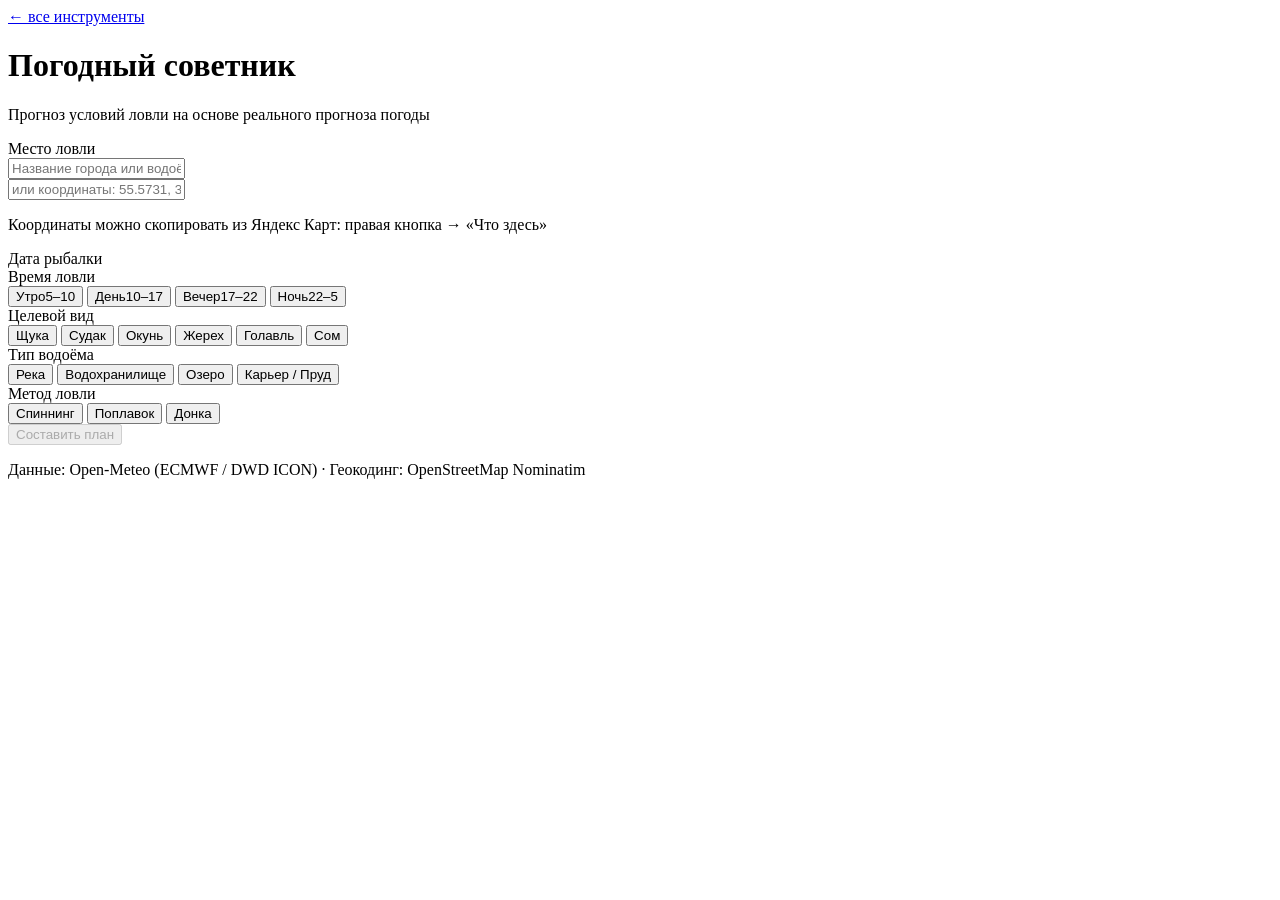
==== weather-advisor/index.html @ b75ef897 "Add weather-advisor: index.html" ====
<!DOCTYPE html>
<html lang="ru">
<head>
<!-- Yandex.Metrika counter -->
<script type="text/javascript">
   (function(m,e,t,r,i,k,a){m[i]=m[i]||function(){(m[i].a=m[i].a||[]).push(arguments)};m[i].l=1*new Date();for(var j=0;j<document.scripts.length;j++){if(document.scripts[j].src===r){return;}}k=e.createElement(t),a=e.getElementsByTagName(t)[0],k.async=1,k.src=r,a.parentNode.insertBefore(k,a)})(window,document,'script','https://mc.yandex.ru/metrika/tag.js?id=109350380','ym');
   ym(109350380,'init',{ssr:true,webvisor:true,clickmap:true,ecommerce:"dataLayer",referrer:document.referrer,url:location.href,accurateTrackBounce:true,trackLinks:true});
</script>
<noscript><div><img src="https://mc.yandex.ru/watch/109350380" style="position:absolute;left:-9999px;" alt=""/></div></noscript>
<!-- /Yandex.Metrika counter -->
<meta charset="UTF-8">
<meta name="viewport" content="width=device-width, initial-scale=1.0, maximum-scale=5.0">
<title>Погодный советник рыболова</title>
<link href="https://fonts.googleapis.com/css2?family=Bebas+Neue&family=IBM+Plex+Mono:wght@400;500&family=IBM+Plex+Sans:wght@300;400;500;600&display=swap" rel="stylesheet">
<link rel="stylesheet" href="styles.css">
</head>
<body>

<header class="page-header">
  <div class="header-inner">
    <a href="../" class="back-link">← все инструменты</a>
    <h1>Погодный советник</h1>
    <p class="subtitle">Прогноз условий ловли на основе реального прогноза погоды</p>
  </div>
</header>

<main class="content">
  <div class="layout">

    <!-- ========== ФОРМА ========== -->
    <section class="form-section">

      <!-- Локация -->
      <div class="form-group">
        <label class="group-label">Место ловли</label>
        <div class="location-inputs">
          <div class="city-search-wrap">
            <input type="text" id="city-input" class="text-input" placeholder="Название города или водоёма" autocomplete="off">
            <div id="city-dropdown" class="city-dropdown" hidden></div>
          </div>
          <div class="coords-wrap">
            <input type="text" id="coords-input" class="text-input" placeholder="или координаты: 55.5731, 37.9082">
            <div id="coords-error" class="field-error" hidden></div>
          </div>
        </div>
        <p class="hint">Координаты можно скопировать из Яндекс Карт: правая кнопка → «Что здесь»</p>
      </div>

      <!-- Дата -->
      <div class="form-group">
        <label class="group-label">Дата рыбалки</label>
        <div class="chip-group" id="date-chips" role="group" aria-label="Дата рыбалки"></div>
        <div id="accuracy-warning" class="accuracy-warning" hidden>
          ⚠ Прогноз на 3+ дня носит ориентировочный характер. Современные модели теряют точность после 2–3 суток. Рекомендуем повторить запрос накануне или в день рыбалки.
        </div>
      </div>

      <!-- Время суток -->
      <div class="form-group">
        <label class="group-label">Время ловли</label>
        <div class="chip-group" role="group" aria-label="Время ловли">
          <button class="chip" data-group="time" data-value="morning">Утро<span class="chip-sub">5–10</span></button>
          <button class="chip" data-group="time" data-value="day">День<span class="chip-sub">10–17</span></button>
          <button class="chip" data-group="time" data-value="evening">Вечер<span class="chip-sub">17–22</span></button>
          <button class="chip" data-group="time" data-value="night">Ночь<span class="chip-sub">22–5</span></button>
        </div>
      </div>

      <!-- Вид рыбы -->
      <div class="form-group">
        <label class="group-label">Целевой вид</label>
        <div class="chip-group" role="group" aria-label="Вид рыбы">
          <button class="chip" data-group="species" data-value="pike">Щука</button>
          <button class="chip" data-group="species" data-value="zander">Судак</button>
          <button class="chip" data-group="species" data-value="perch">Окунь</button>
          <button class="chip" data-group="species" data-value="asp">Жерех</button>
          <button class="chip" data-group="species" data-value="chub">Голавль</button>
          <button class="chip" data-group="species" data-value="catfish">Сом</button>
        </div>
      </div>

      <!-- Тип водоёма -->
      <div class="form-group">
        <label class="group-label">Тип водоёма</label>
        <div class="chip-group" role="group" aria-label="Тип водоёма">
          <button class="chip" data-group="watertype" data-value="river">Река</button>
          <button class="chip" data-group="watertype" data-value="reservoir">Водохранилище</button>
          <button class="chip" data-group="watertype" data-value="lake">Озеро</button>
          <button class="chip" data-group="watertype" data-value="pond">Карьер / Пруд</button>
        </div>
      </div>

      <!-- Метод ловли -->
      <div class="form-group">
        <label class="group-label">Метод ловли</label>
        <div class="chip-group" role="group" aria-label="Метод ловли">
          <button class="chip" data-group="method" data-value="spinning">Спиннинг</button>
          <button class="chip" data-group="method" data-value="float">Поплавок</button>
          <button class="chip" data-group="method" data-value="bottom">Донка</button>
        </div>
      </div>

      <button id="submit-btn" class="submit-btn" disabled>
        <span id="submit-label">Составить план</span>
        <span id="submit-loader" class="loader" hidden></span>
      </button>

      <div id="api-error" class="api-error" hidden></div>

    </section>

    <!-- ========== РЕЗУЛЬТАТ ========== -->
    <section id="result-section" class="result-section" hidden>

      <!-- Блок 1: Погодная сводка -->
      <div class="result-block">
        <div class="block-label">Погодная сводка</div>
        <div id="weather-grid" class="weather-grid"></div>
      </div>

      <!-- Блок 2: Что это значит -->
      <div class="result-block">
        <div class="block-label">Что это значит для рыбалки</div>
        <ul id="insights-list" class="insights-list"></ul>
      </div>

      <!-- Блок 3: Рекомендация -->
      <div class="result-block result-block--main">
        <div id="rating-badge" class="rating-badge"></div>
        <div class="block-label" style="margin-top:20px;">Рекомендация</div>
        <div id="spawn-warning" class="spawn-warning" hidden></div>
        <div id="rec-details" class="rec-details"></div>
        <div id="water-location" class="water-location"></div>
      </div>

      <p class="result-disclaimer">Рекомендации основаны на подтверждённых закономерностях [наука] и [практика]. Фольклорные предположения исключены. Прогноз не гарантирует улов.</p>

    </section>

  </div>
</main>

<footer class="page-footer">
  <p>Данные: Open-Meteo (ECMWF / DWD ICON) · Геокодинг: OpenStreetMap Nominatim</p>
</footer>

<script src="data/recommendations-data.js"></script>
<script src="logic/recommendations.js"></script>
<script src="app.js"></script>
</body>
</html>
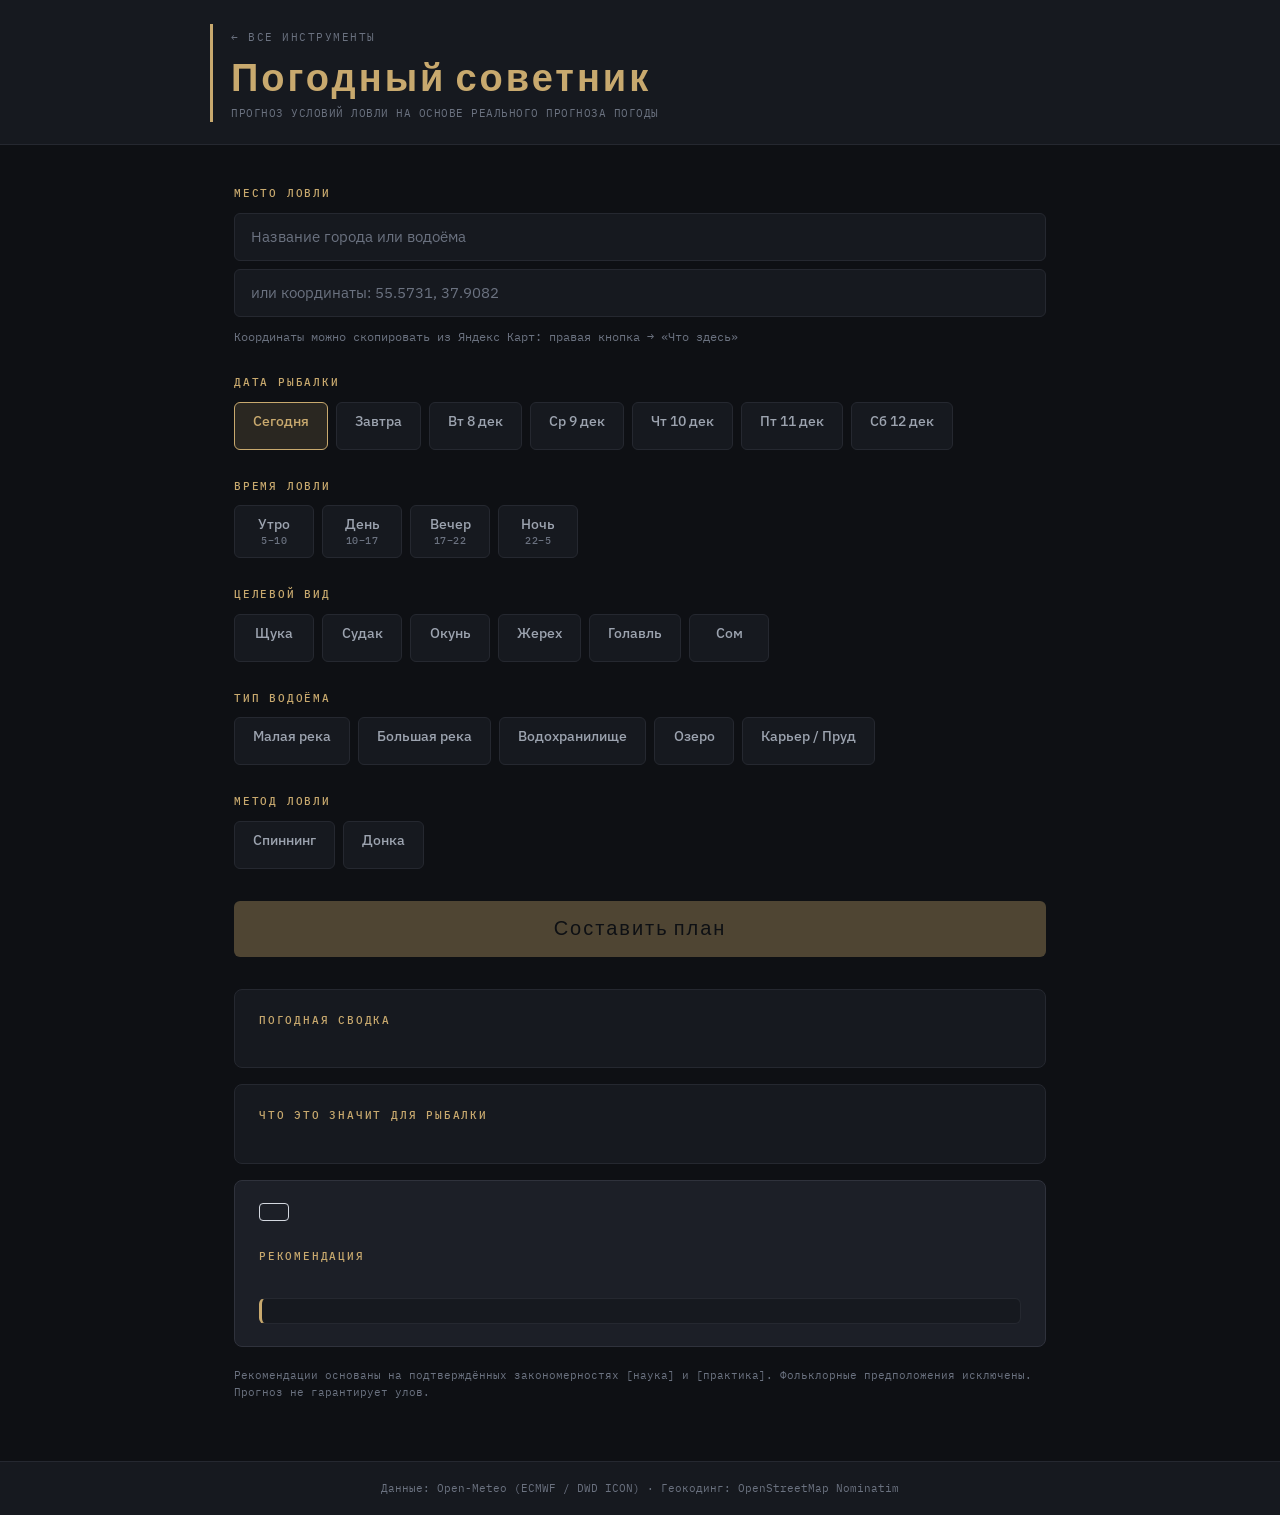
==== commit 28e5859e: "feat: малая/большая река в UI, убрать поплавок" ====
--- a/weather-advisor/index.html
+++ b/weather-advisor/index.html
@@ -83,7 +83,8 @@
       <div class="form-group">
         <label class="group-label">Тип водоёма</label>
         <div class="chip-group" role="group" aria-label="Тип водоёма">
-          <button class="chip" data-group="watertype" data-value="river">Река</button>
+          <button class="chip" data-group="watertype" data-value="river_small">Малая река</button>
+          <button class="chip" data-group="watertype" data-value="river_large">Большая река</button>
           <button class="chip" data-group="watertype" data-value="reservoir">Водохранилище</button>
           <button class="chip" data-group="watertype" data-value="lake">Озеро</button>
           <button class="chip" data-group="watertype" data-value="pond">Карьер / Пруд</button>
@@ -95,7 +96,6 @@
         <label class="group-label">Метод ловли</label>
         <div class="chip-group" role="group" aria-label="Метод ловли">
           <button class="chip" data-group="method" data-value="spinning">Спиннинг</button>
-          <button class="chip" data-group="method" data-value="float">Поплавок</button>
           <button class="chip" data-group="method" data-value="bottom">Донка</button>
         </div>
       </div>
@@ -148,4 +148,4 @@
 <script src="logic/recommendations.js"></script>
 <script src="app.js"></script>
 </body>
-</html>+</html>
--- a/weather-advisor/styles.css
+++ b/weather-advisor/styles.css
@@ -0,0 +1,135 @@
+/* ============================================================
+   WEATHER ADVISOR — стили
+   Единая дизайн-система: те же токены, что в fish-guide и lure-tool
+   ============================================================ */
+
+:root {
+  --bg:         #0e1014;
+  --surface:    #16191f;
+  --surface2:   #1c1f27;
+  --border:     #252830;
+  --border2:    #2f323c;
+  --accent:     #c8a96e;
+  --accent-dim: rgba(200,169,110,0.15);
+  --text:       #d4d8e0;
+  --text-dim:   #9ca3af;
+  --muted:      #6b7280;
+  --good:       #5fa56b;
+  --warn:       #c8844e;
+  --bad:        #b85c4e;
+}
+
+*, *::before, *::after { box-sizing: border-box; margin: 0; padding: 0; }
+html { -webkit-text-size-adjust: 100%; }
+
+body {
+  background: var(--bg);
+  color: var(--text);
+  font-family: 'IBM Plex Sans', sans-serif;
+  font-size: 15px;
+  line-height: 1.6;
+  min-height: 100vh;
+  display: flex;
+  flex-direction: column;
+  -webkit-font-smoothing: antialiased;
+}
+
+.page-header { border-bottom: 1px solid var(--border); background: var(--surface); padding: 24px 24px 22px; }
+.header-inner { max-width: 860px; margin: 0 auto; border-left: 3px solid var(--accent); padding-left: 18px; }
+.back-link { display: inline-block; font-family: 'IBM Plex Mono', monospace; font-size: 11px; text-transform: uppercase; letter-spacing: 1.5px; color: var(--muted); text-decoration: none; margin-bottom: 14px; transition: color 0.15s; }
+.back-link:hover { color: var(--accent); }
+.page-header h1 { font-family: 'Bebas Neue', sans-serif; font-size: 38px; letter-spacing: 3px; color: var(--accent); line-height: 1; margin-bottom: 6px; }
+.subtitle { font-family: 'IBM Plex Mono', monospace; font-size: 11px; color: var(--muted); letter-spacing: 0.5px; text-transform: uppercase; }
+
+.content { flex: 1; }
+.layout { max-width: 860px; margin: 0 auto; padding: 40px 24px 60px; display: flex; flex-direction: column; gap: 32px; }
+
+.form-section { display: flex; flex-direction: column; gap: 28px; }
+.form-group { display: flex; flex-direction: column; gap: 10px; }
+.group-label { font-family: 'IBM Plex Mono', monospace; font-size: 11px; text-transform: uppercase; letter-spacing: 1.8px; color: var(--accent); font-weight: 500; }
+
+.location-inputs { display: flex; flex-direction: column; gap: 8px; }
+.city-search-wrap { position: relative; }
+
+.text-input { width: 100%; background: var(--surface); border: 1px solid var(--border); border-radius: 6px; color: var(--text); font-family: 'IBM Plex Sans', sans-serif; font-size: 15px; padding: 13px 16px; outline: none; transition: border-color 0.15s; min-height: 48px; }
+.text-input::placeholder { color: var(--muted); }
+.text-input:focus { border-color: var(--accent); }
+
+.city-dropdown { position: absolute; top: calc(100% + 4px); left: 0; right: 0; background: var(--surface2); border: 1px solid var(--border2); border-radius: 6px; z-index: 100; overflow: hidden; box-shadow: 0 8px 24px rgba(0,0,0,0.4); }
+.city-option { padding: 13px 16px; cursor: pointer; font-size: 14px; color: var(--text); border-bottom: 1px solid var(--border); transition: background 0.1s; min-height: 48px; display: flex; flex-direction: column; justify-content: center; }
+.city-option:last-child { border-bottom: none; }
+.city-option:hover { background: var(--surface); }
+.city-option-sub { font-size: 12px; color: var(--muted); margin-top: 2px; font-family: 'IBM Plex Mono', monospace; }
+
+.hint { font-size: 12px; color: var(--muted); font-family: 'IBM Plex Mono', monospace; }
+.field-error { font-size: 12px; color: var(--bad); padding: 6px 0; }
+
+.chip-group { display: flex; flex-wrap: wrap; gap: 8px; }
+.chip { display: flex; flex-direction: column; align-items: center; gap: 2px; background: var(--surface); border: 1px solid var(--border); border-radius: 6px; color: var(--text-dim); font-family: 'IBM Plex Sans', sans-serif; font-size: 14px; font-weight: 500; padding: 10px 18px; cursor: pointer; transition: all 0.15s; min-height: 48px; min-width: 80px; line-height: 1.2; }
+.chip:hover { border-color: var(--border2); color: var(--text); }
+.chip--active { border-color: var(--accent); color: var(--accent); background: var(--accent-dim); }
+.chip-sub { font-size: 10px; font-family: 'IBM Plex Mono', monospace; color: var(--muted); letter-spacing: 0.5px; }
+.chip--active .chip-sub { color: var(--accent); opacity: 0.7; }
+
+.accuracy-warning { font-size: 12px; color: var(--accent); background: var(--accent-dim); border: 1px solid rgba(200,169,110,0.25); border-radius: 6px; padding: 10px 14px; line-height: 1.55; }
+
+.submit-btn { width: 100%; background: var(--accent); border: none; border-radius: 6px; color: #0e1014; font-family: 'Bebas Neue', sans-serif; font-size: 20px; letter-spacing: 2px; padding: 16px 24px; cursor: pointer; transition: opacity 0.15s, transform 0.1s; min-height: 56px; display: flex; align-items: center; justify-content: center; gap: 10px; margin-top: 4px; }
+.submit-btn:hover:not(:disabled) { opacity: 0.88; }
+.submit-btn:active:not(:disabled) { transform: scale(0.99); }
+.submit-btn:disabled { opacity: 0.35; cursor: not-allowed; }
+
+.loader { width: 18px; height: 18px; border: 2px solid rgba(14,16,20,0.3); border-top-color: #0e1014; border-radius: 50%; animation: spin 0.7s linear infinite; }
+@keyframes spin { to { transform: rotate(360deg); } }
+
+.api-error { font-size: 13px; color: var(--bad); background: rgba(184,92,78,0.1); border: 1px solid rgba(184,92,78,0.3); border-radius: 6px; padding: 12px 16px; line-height: 1.55; }
+
+.result-section { display: flex; flex-direction: column; gap: 16px; scroll-margin-top: 24px; }
+.result-block { background: var(--surface); border: 1px solid var(--border); border-radius: 8px; padding: 22px 24px; }
+.result-block--main { border-color: var(--border2); background: var(--surface2); }
+.block-label { font-family: 'IBM Plex Mono', monospace; font-size: 11px; text-transform: uppercase; letter-spacing: 1.8px; color: var(--accent); font-weight: 500; margin-bottom: 16px; }
+
+.weather-grid { display: grid; grid-template-columns: repeat(auto-fill, minmax(140px, 1fr)); gap: 12px; }
+.weather-item { display: flex; flex-direction: column; gap: 4px; }
+.weather-icon { font-size: 20px; line-height: 1; }
+.weather-value { font-family: 'Bebas Neue', sans-serif; font-size: 22px; letter-spacing: 1px; color: #fff; line-height: 1; }
+.weather-label { font-family: 'IBM Plex Mono', monospace; font-size: 10px; text-transform: uppercase; letter-spacing: 0.8px; color: var(--muted); }
+.trend-arrow { font-size: 14px; margin-left: 4px; }
+.trend-falling { color: #6ab0d4; }
+.trend-rising { color: var(--warn); }
+.trend-stable { color: var(--muted); }
+.trend-unstable { color: var(--bad); }
+
+.insights-list { list-style: none; display: flex; flex-direction: column; gap: 10px; }
+.insights-list li { font-size: 14px; line-height: 1.65; color: var(--text); padding-left: 16px; position: relative; }
+.insights-list li::before { content: '—'; position: absolute; left: 0; color: var(--accent); font-family: 'IBM Plex Mono', monospace; }
+
+.rating-badge { display: inline-flex; align-items: center; gap: 8px; padding: 8px 14px; border-radius: 4px; font-family: 'IBM Plex Mono', monospace; font-size: 12px; text-transform: uppercase; letter-spacing: 1.2px; font-weight: 500; border: 1px solid; }
+
+.spawn-warning { background: rgba(184,92,78,0.1); border: 1px solid rgba(184,92,78,0.35); border-radius: 6px; padding: 12px 16px; font-size: 13px; color: #e09080; line-height: 1.6; margin-bottom: 16px; }
+
+.rec-details { display: flex; flex-direction: column; gap: 10px; margin-bottom: 16px; }
+.rec-row { display: grid; grid-template-columns: 130px 1fr; gap: 12px; font-size: 14px; padding-bottom: 10px; border-bottom: 1px solid var(--border); }
+.rec-row:last-child { border-bottom: none; padding-bottom: 0; }
+.rec-key { font-family: 'IBM Plex Mono', monospace; font-size: 10px; text-transform: uppercase; letter-spacing: 0.8px; color: var(--muted); padding-top: 2px; }
+.rec-val { color: var(--text); line-height: 1.55; }
+
+.water-location { font-size: 13px; color: var(--text-dim); line-height: 1.6; padding: 12px 14px; background: var(--surface); border: 1px solid var(--border); border-radius: 6px; border-left: 3px solid var(--accent); }
+.result-disclaimer { font-size: 11px; color: var(--muted); font-family: 'IBM Plex Mono', monospace; line-height: 1.55; padding-top: 4px; }
+
+.page-footer { border-top: 1px solid var(--border); background: var(--surface); padding: 18px 24px; text-align: center; margin-top: auto; }
+.page-footer p { font-family: 'IBM Plex Mono', monospace; font-size: 11px; color: var(--muted); }
+
+@media (max-width: 600px) {
+  .page-header { padding: 18px 16px 16px; }
+  .header-inner { padding-left: 14px; }
+  .page-header h1 { font-size: 28px; letter-spacing: 2px; }
+  .layout { padding: 24px 16px 48px; gap: 24px; }
+  .chip { min-width: 70px; font-size: 13px; padding: 10px 14px; }
+  .weather-grid { grid-template-columns: repeat(3, 1fr); gap: 10px; }
+  .rec-row { grid-template-columns: 1fr; gap: 2px; }
+  .rec-key { padding-top: 0; }
+  .result-block { padding: 18px 18px; }
+}
+@media (max-width: 380px) {
+  .weather-grid { grid-template-columns: repeat(2, 1fr); }
+}
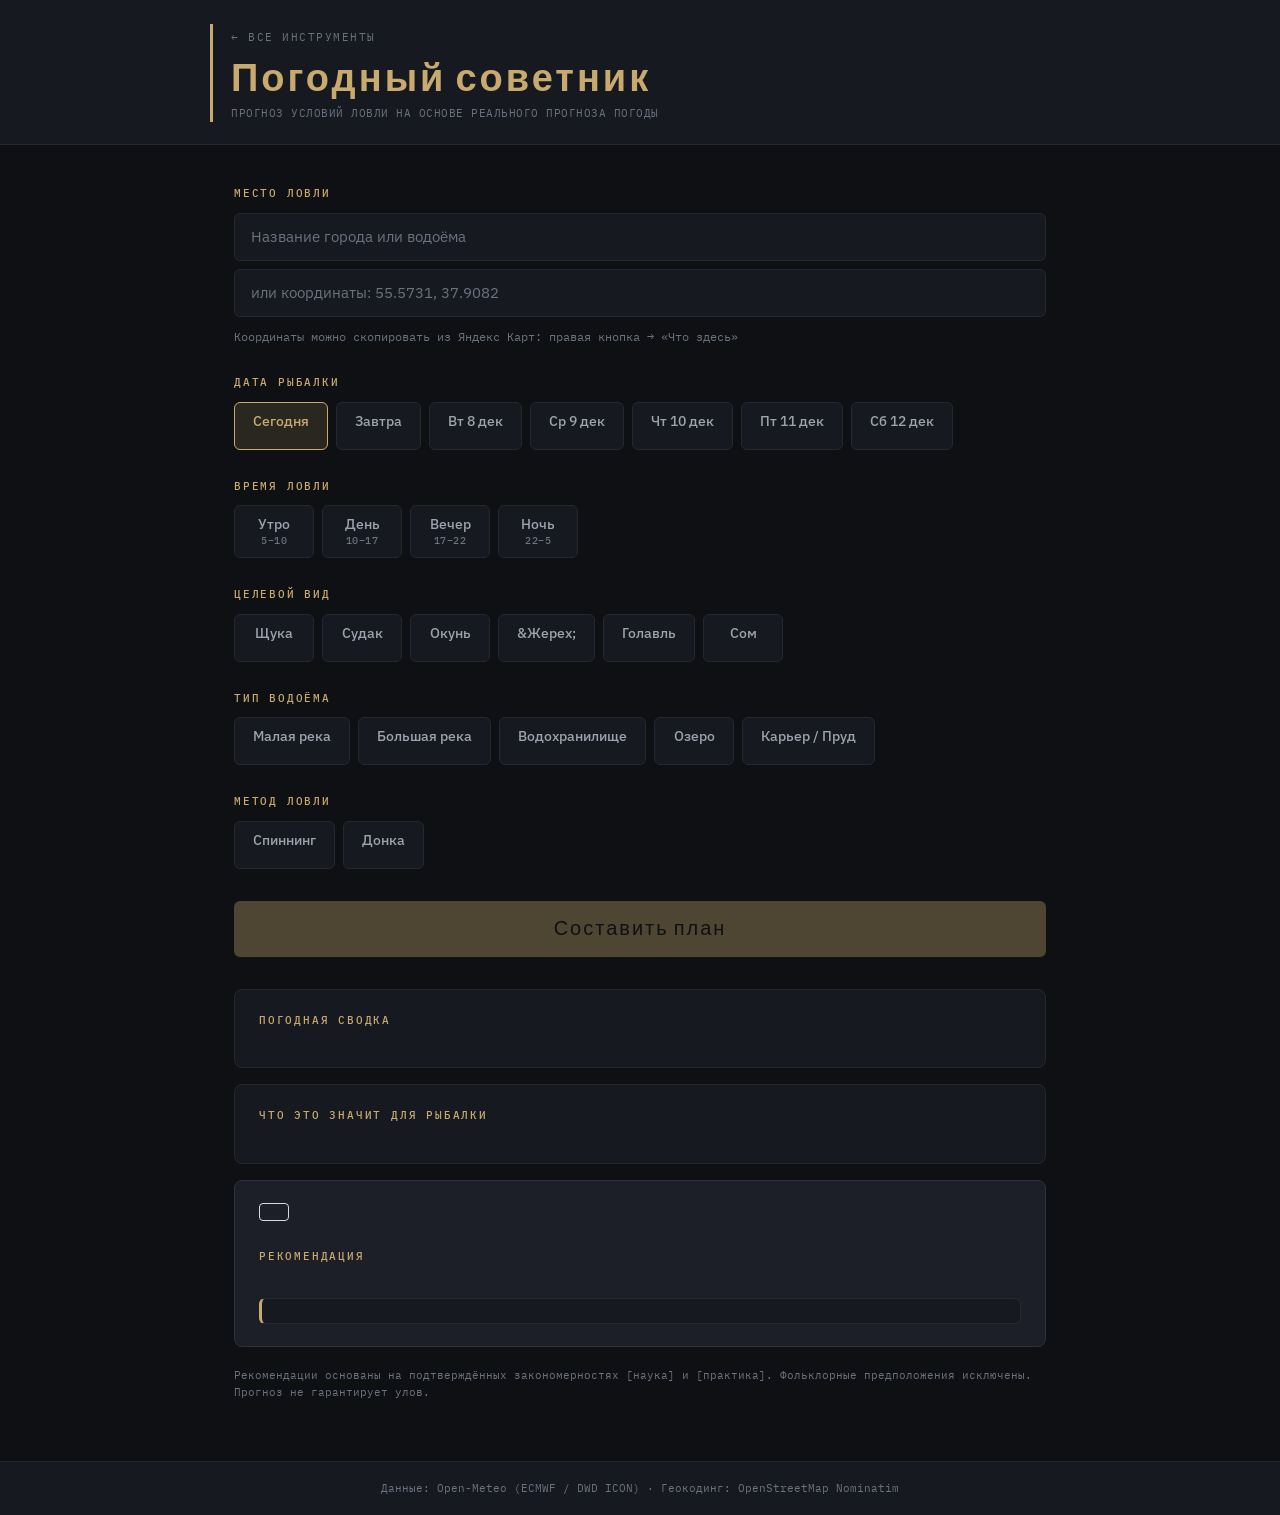
==== commit 2c942e8f: "feat: сценарные инсайты, сезон, тактика по водоёму (v3)" ====
--- a/weather-advisor/index.html
+++ b/weather-advisor/index.html
@@ -18,7 +18,7 @@
 
 <header class="page-header">
   <div class="header-inner">
-    <a href="../" class="back-link">← все инструменты</a>
+    <a href="../" class="back-link">&larr; все инструменты</a>
     <h1>Погодный советник</h1>
     <p class="subtitle">Прогноз условий ловли на основе реального прогноза погоды</p>
   </div>
@@ -27,10 +27,8 @@
 <main class="content">
   <div class="layout">
 
-    <!-- ========== ФОРМА ========== -->
     <section class="form-section">
 
-      <!-- Локация -->
       <div class="form-group">
         <label class="group-label">Место ловли</label>
         <div class="location-inputs">
@@ -43,43 +41,39 @@
             <div id="coords-error" class="field-error" hidden></div>
           </div>
         </div>
-        <p class="hint">Координаты можно скопировать из Яндекс Карт: правая кнопка → «Что здесь»</p>
+        <p class="hint">Координаты можно скопировать из Яндекс Карт: правая кнопка &rarr; &laquo;Что здесь&raquo;</p>
       </div>
 
-      <!-- Дата -->
       <div class="form-group">
         <label class="group-label">Дата рыбалки</label>
         <div class="chip-group" id="date-chips" role="group" aria-label="Дата рыбалки"></div>
         <div id="accuracy-warning" class="accuracy-warning" hidden>
-          ⚠ Прогноз на 3+ дня носит ориентировочный характер. Современные модели теряют точность после 2–3 суток. Рекомендуем повторить запрос накануне или в день рыбалки.
+          &warning; Прогноз на 3+ дня носит ориентировочный характер. Современные модели теряют точность после 2&ndash;3 суток. Рекомендуем повторить запрос накануне или в день рыбалки.
         </div>
       </div>
 
-      <!-- Время суток -->
       <div class="form-group">
         <label class="group-label">Время ловли</label>
         <div class="chip-group" role="group" aria-label="Время ловли">
-          <button class="chip" data-group="time" data-value="morning">Утро<span class="chip-sub">5–10</span></button>
-          <button class="chip" data-group="time" data-value="day">День<span class="chip-sub">10–17</span></button>
-          <button class="chip" data-group="time" data-value="evening">Вечер<span class="chip-sub">17–22</span></button>
-          <button class="chip" data-group="time" data-value="night">Ночь<span class="chip-sub">22–5</span></button>
+          <button class="chip" data-group="time" data-value="morning">Утро<span class="chip-sub">5&ndash;10</span></button>
+          <button class="chip" data-group="time" data-value="day">День<span class="chip-sub">10&ndash;17</span></button>
+          <button class="chip" data-group="time" data-value="evening">Вечер<span class="chip-sub">17&ndash;22</span></button>
+          <button class="chip" data-group="time" data-value="night">Ночь<span class="chip-sub">22&ndash;5</span></button>
         </div>
       </div>
 
-      <!-- Вид рыбы -->
       <div class="form-group">
         <label class="group-label">Целевой вид</label>
         <div class="chip-group" role="group" aria-label="Вид рыбы">
           <button class="chip" data-group="species" data-value="pike">Щука</button>
           <button class="chip" data-group="species" data-value="zander">Судак</button>
           <button class="chip" data-group="species" data-value="perch">Окунь</button>
-          <button class="chip" data-group="species" data-value="asp">Жерех</button>
+          <button class="chip" data-group="species" data-value="asp">&Жерех;</button>
           <button class="chip" data-group="species" data-value="chub">Голавль</button>
           <button class="chip" data-group="species" data-value="catfish">Сом</button>
         </div>
       </div>
 
-      <!-- Тип водоёма -->
       <div class="form-group">
         <label class="group-label">Тип водоёма</label>
         <div class="chip-group" role="group" aria-label="Тип водоёма">
@@ -91,7 +85,6 @@
         </div>
       </div>
 
-      <!-- Метод ловли -->
       <div class="form-group">
         <label class="group-label">Метод ловли</label>
         <div class="chip-group" role="group" aria-label="Метод ловли">
@@ -109,22 +102,18 @@
 
     </section>
 
-    <!-- ========== РЕЗУЛЬТАТ ========== -->
     <section id="result-section" class="result-section" hidden>
 
-      <!-- Блок 1: Погодная сводка -->
       <div class="result-block">
         <div class="block-label">Погодная сводка</div>
         <div id="weather-grid" class="weather-grid"></div>
       </div>
 
-      <!-- Блок 2: Что это значит -->
       <div class="result-block">
         <div class="block-label">Что это значит для рыбалки</div>
         <ul id="insights-list" class="insights-list"></ul>
       </div>
 
-      <!-- Блок 3: Рекомендация -->
       <div class="result-block result-block--main">
         <div id="rating-badge" class="rating-badge"></div>
         <div class="block-label" style="margin-top:20px;">Рекомендация</div>
@@ -141,10 +130,14 @@
 </main>
 
 <footer class="page-footer">
-  <p>Данные: Open-Meteo (ECMWF / DWD ICON) · Геокодинг: OpenStreetMap Nominatim</p>
+  <p>Данные: Open-Meteo (ECMWF / DWD ICON) &middot; Геокодинг: OpenStreetMap Nominatim</p>
 </footer>
 
 <script src="data/recommendations-data.js"></script>
+<script src="data/behavior-notes.js"></script>
+<script src="data/scenario-insights.js"></script>
+<script src="data/season-notes.js"></script>
+<script src="data/water-tactic-notes.js"></script>
 <script src="logic/recommendations.js"></script>
 <script src="app.js"></script>
 </body>
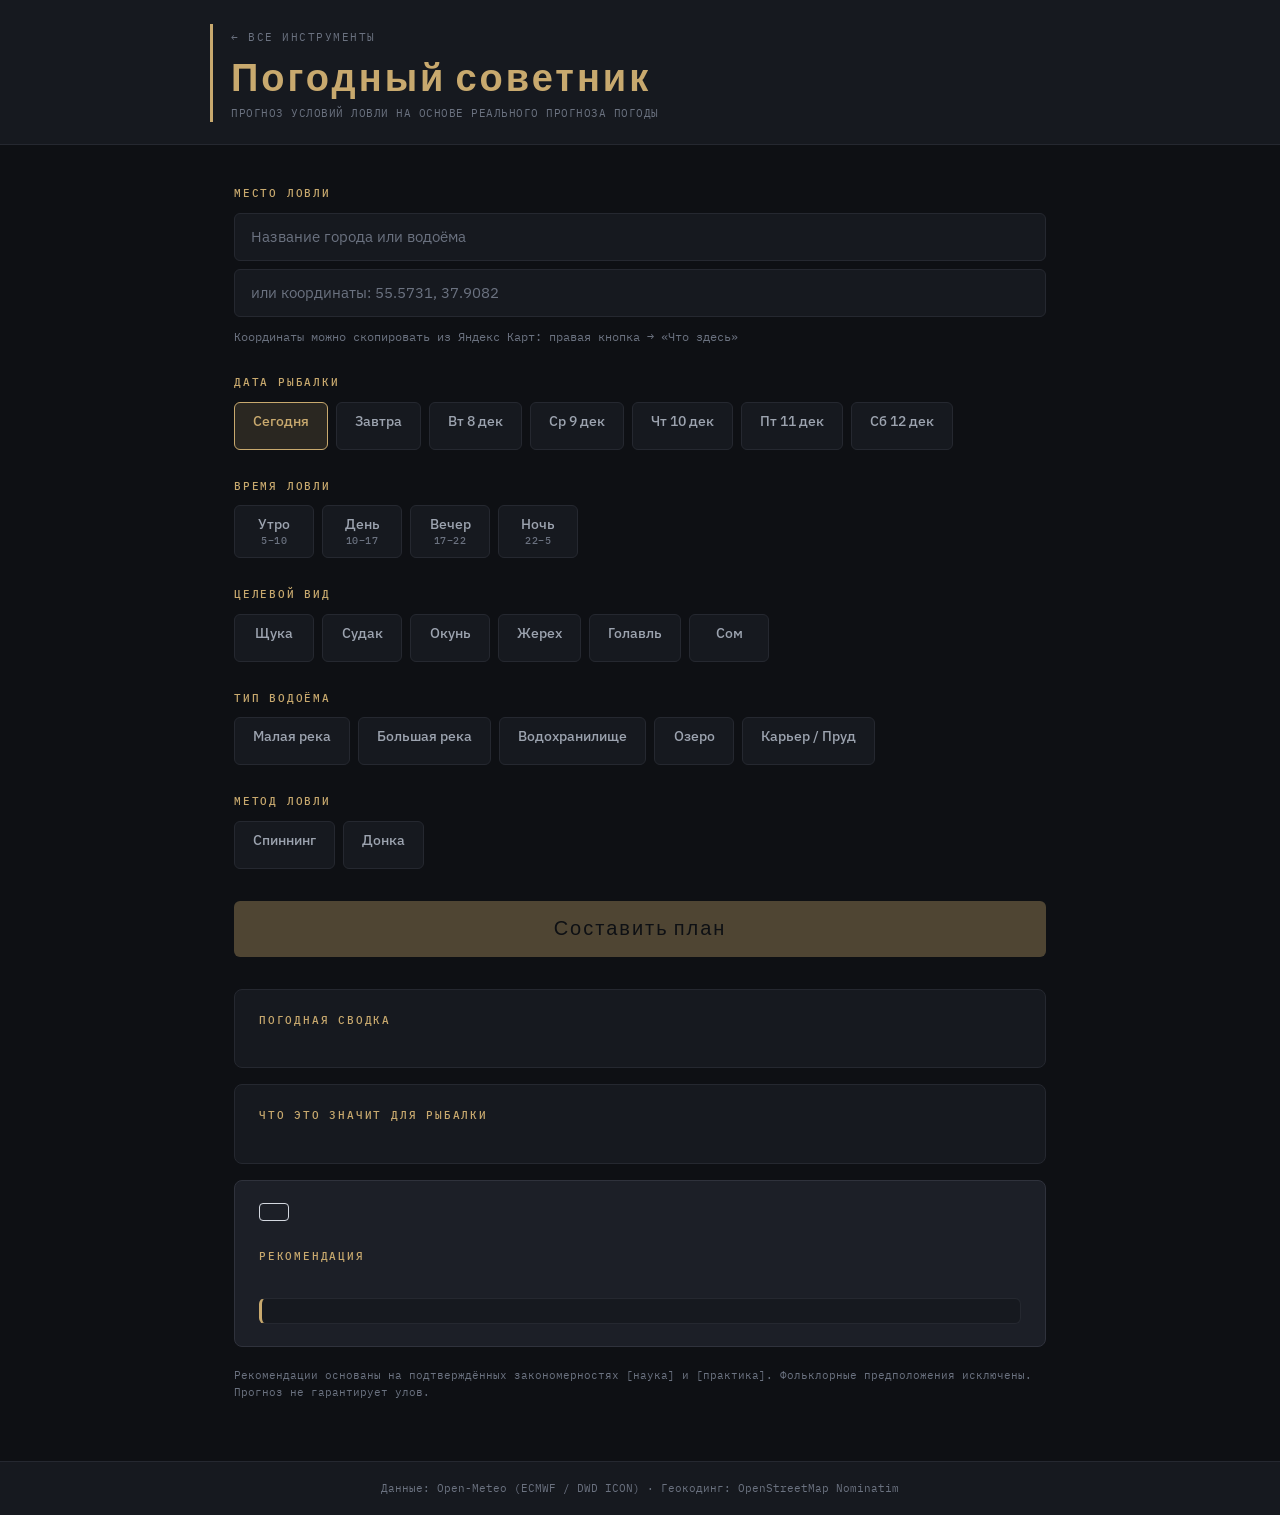
==== commit 58b2ee65: "fix(weather-advisor): broken HTML entities — asp chip rendered as "&Жерех;", warning icon as "&warni" ====
--- a/weather-advisor/index.html
+++ b/weather-advisor/index.html
@@ -48,7 +48,7 @@
         <label class="group-label">Дата рыбалки</label>
         <div class="chip-group" id="date-chips" role="group" aria-label="Дата рыбалки"></div>
         <div id="accuracy-warning" class="accuracy-warning" hidden>
-          &warning; Прогноз на 3+ дня носит ориентировочный характер. Современные модели теряют точность после 2&ndash;3 суток. Рекомендуем повторить запрос накануне или в день рыбалки.
+          &#9888; Прогноз на 3+ дня носит ориентировочный характер. Современные модели теряют точность после 2&ndash;3 суток. Рекомендуем повторить запрос накануне или в день рыбалки.
         </div>
       </div>
 
@@ -68,7 +68,7 @@
           <button class="chip" data-group="species" data-value="pike">Щука</button>
           <button class="chip" data-group="species" data-value="zander">Судак</button>
           <button class="chip" data-group="species" data-value="perch">Окунь</button>
-          <button class="chip" data-group="species" data-value="asp">&Жерех;</button>
+          <button class="chip" data-group="species" data-value="asp">Жерех</button>
           <button class="chip" data-group="species" data-value="chub">Голавль</button>
           <button class="chip" data-group="species" data-value="catfish">Сом</button>
         </div>
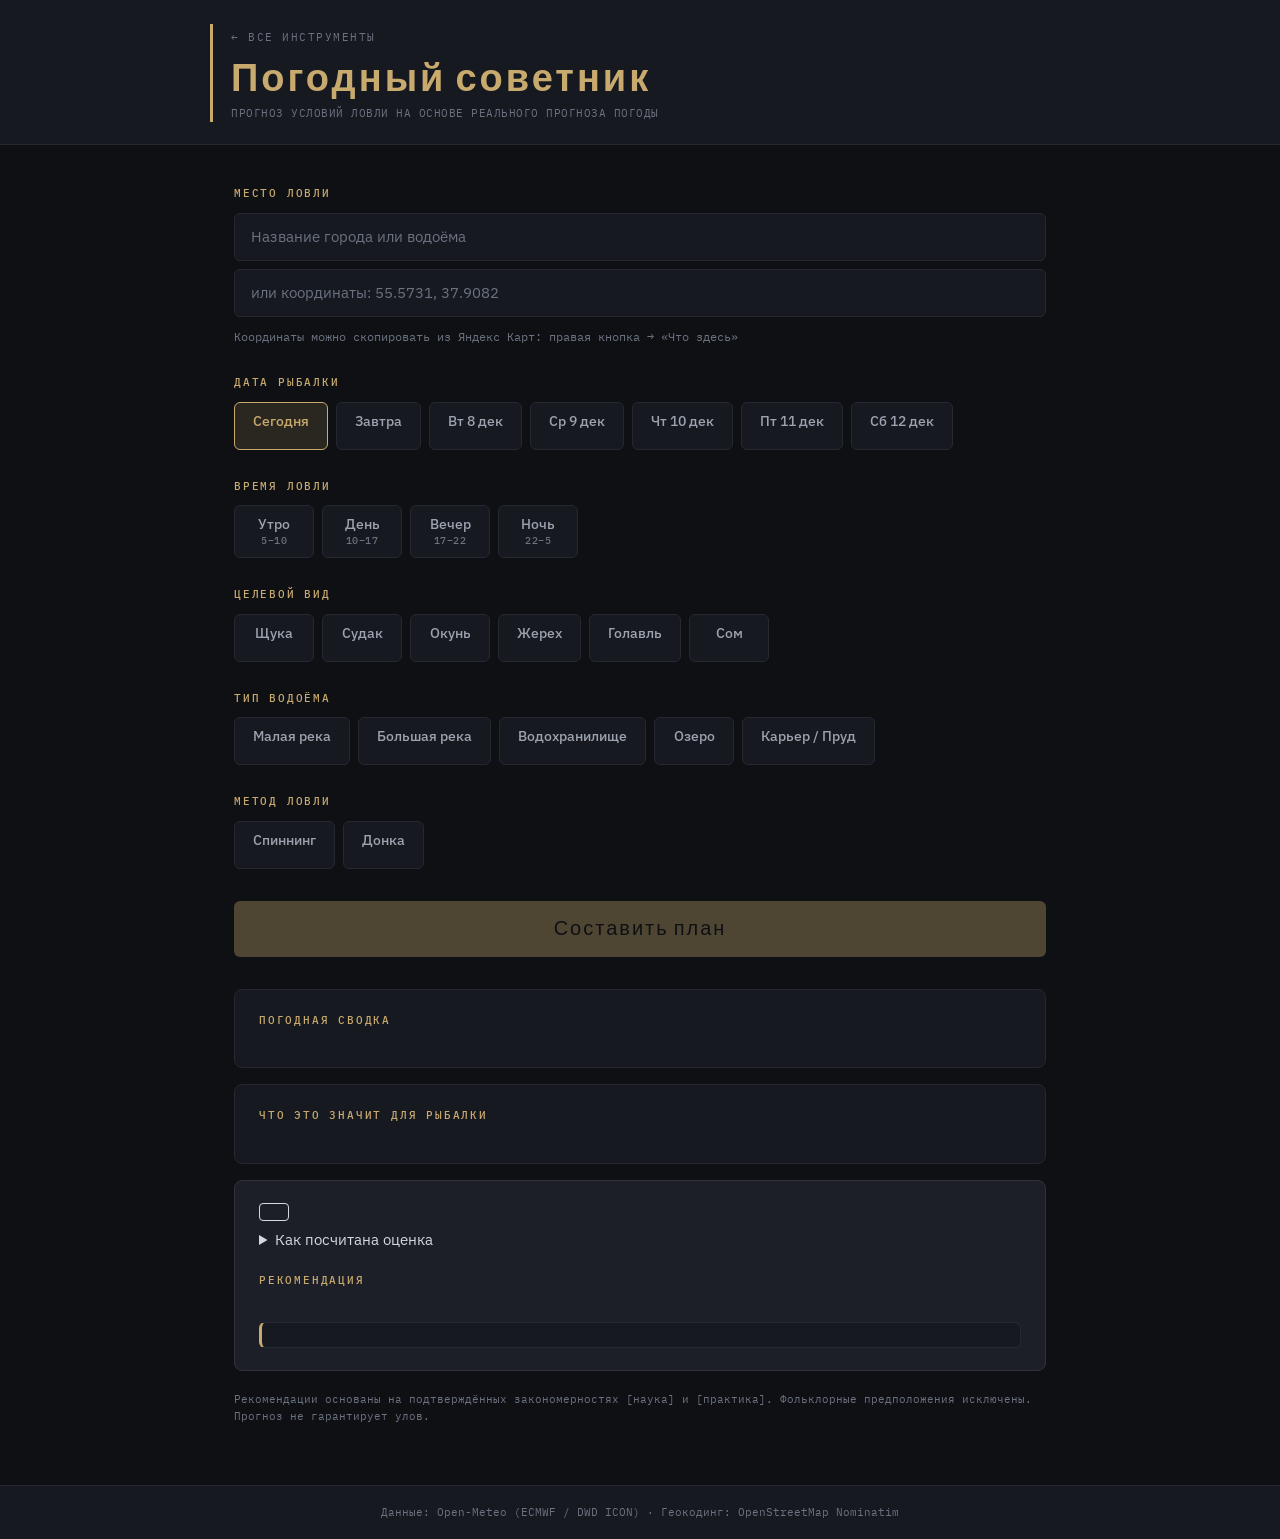
==== commit 795be606: "feat(weather-advisor): score breakdown UI block, load scoring-config before logic" ====
--- a/weather-advisor/index.html
+++ b/weather-advisor/index.html
@@ -116,6 +116,11 @@
 
       <div class="result-block result-block--main">
         <div id="rating-badge" class="rating-badge"></div>
+        <details class="score-breakdown" id="score-breakdown">
+          <summary>Как посчитана оценка</summary>
+          <div id="breakdown-rows" class="breakdown-rows"></div>
+          <p class="breakdown-note">Оценка относительна для выбранного вида: пороги откалиброваны по распределению достижимых условий каждого вида отдельно.</p>
+        </details>
         <div class="block-label" style="margin-top:20px;">Рекомендация</div>
         <div id="spawn-warning" class="spawn-warning" hidden></div>
         <div id="rec-details" class="rec-details"></div>
@@ -134,6 +139,7 @@
 </footer>
 
 <script src="data/recommendations-data.js"></script>
+<script src="data/scoring-config.js"></script>
 <script src="data/behavior-notes.js"></script>
 <script src="data/scenario-insights.js"></script>
 <script src="data/season-notes.js"></script>
